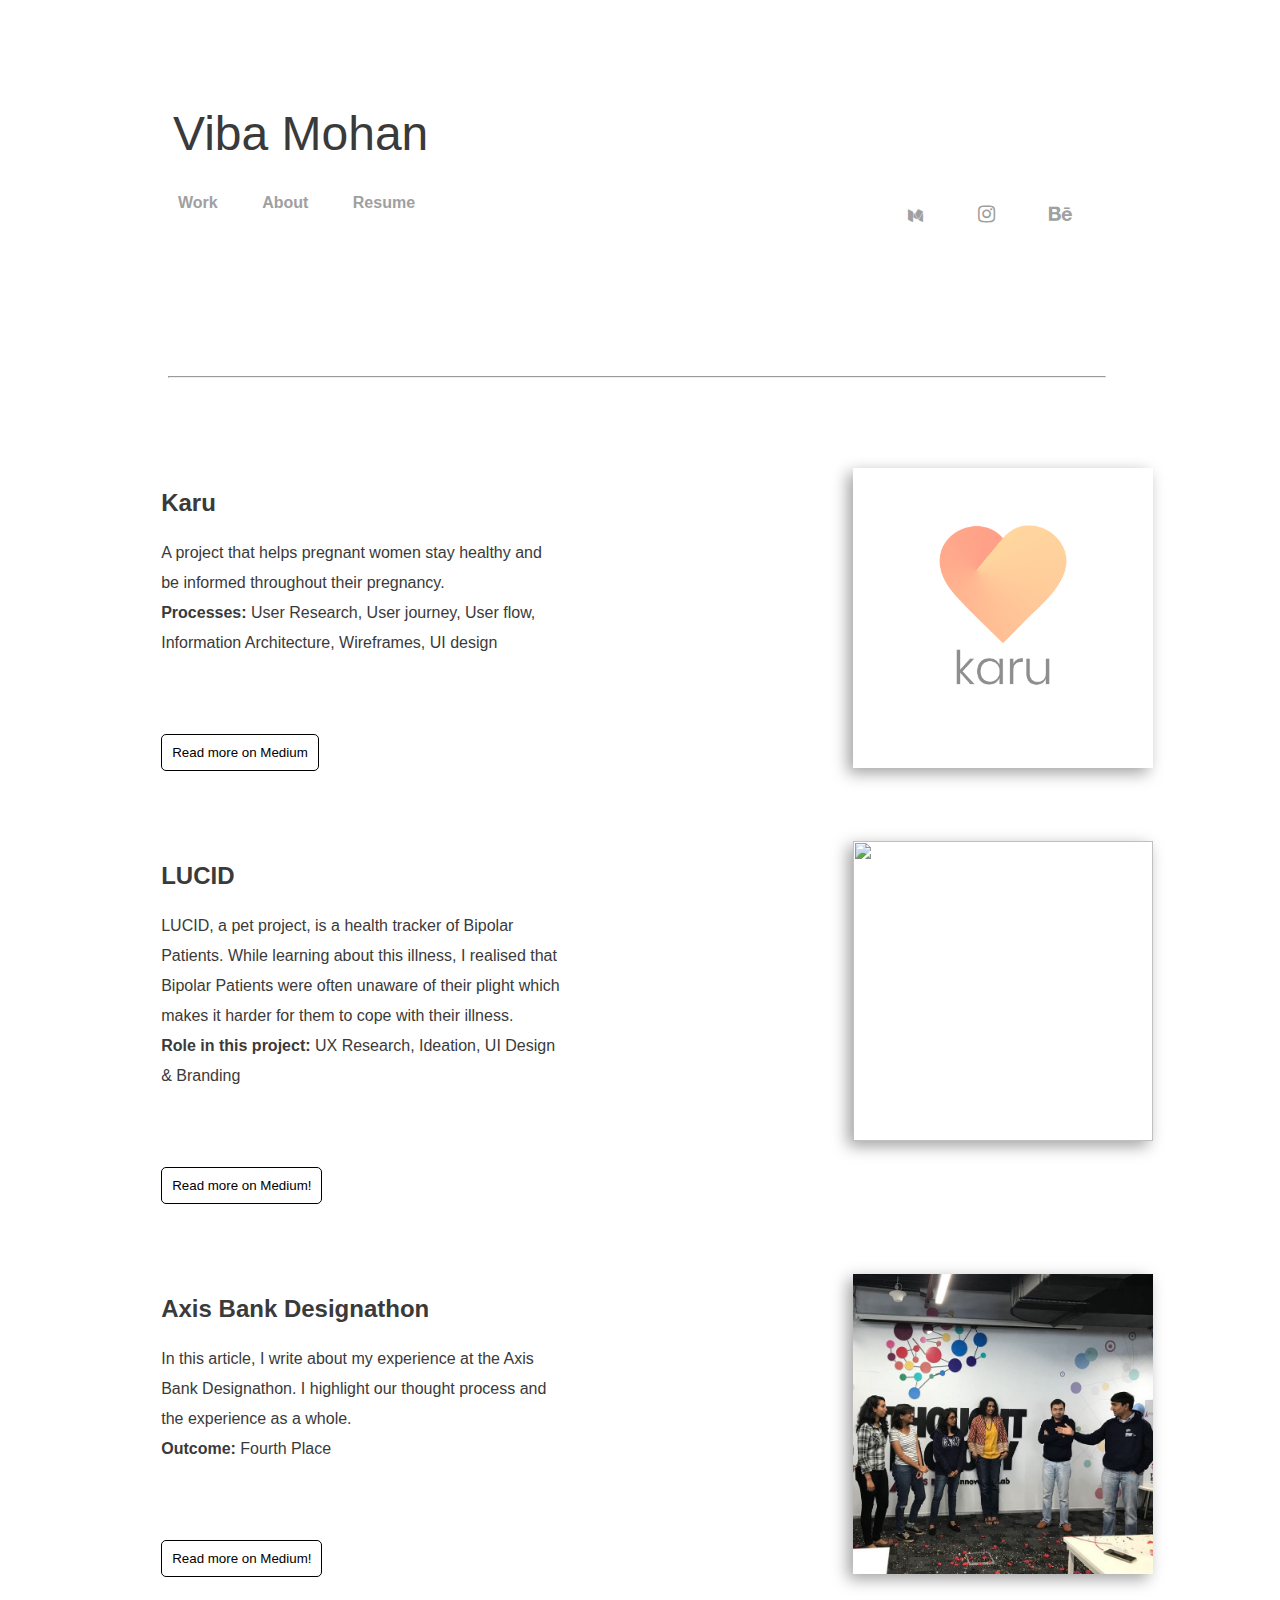
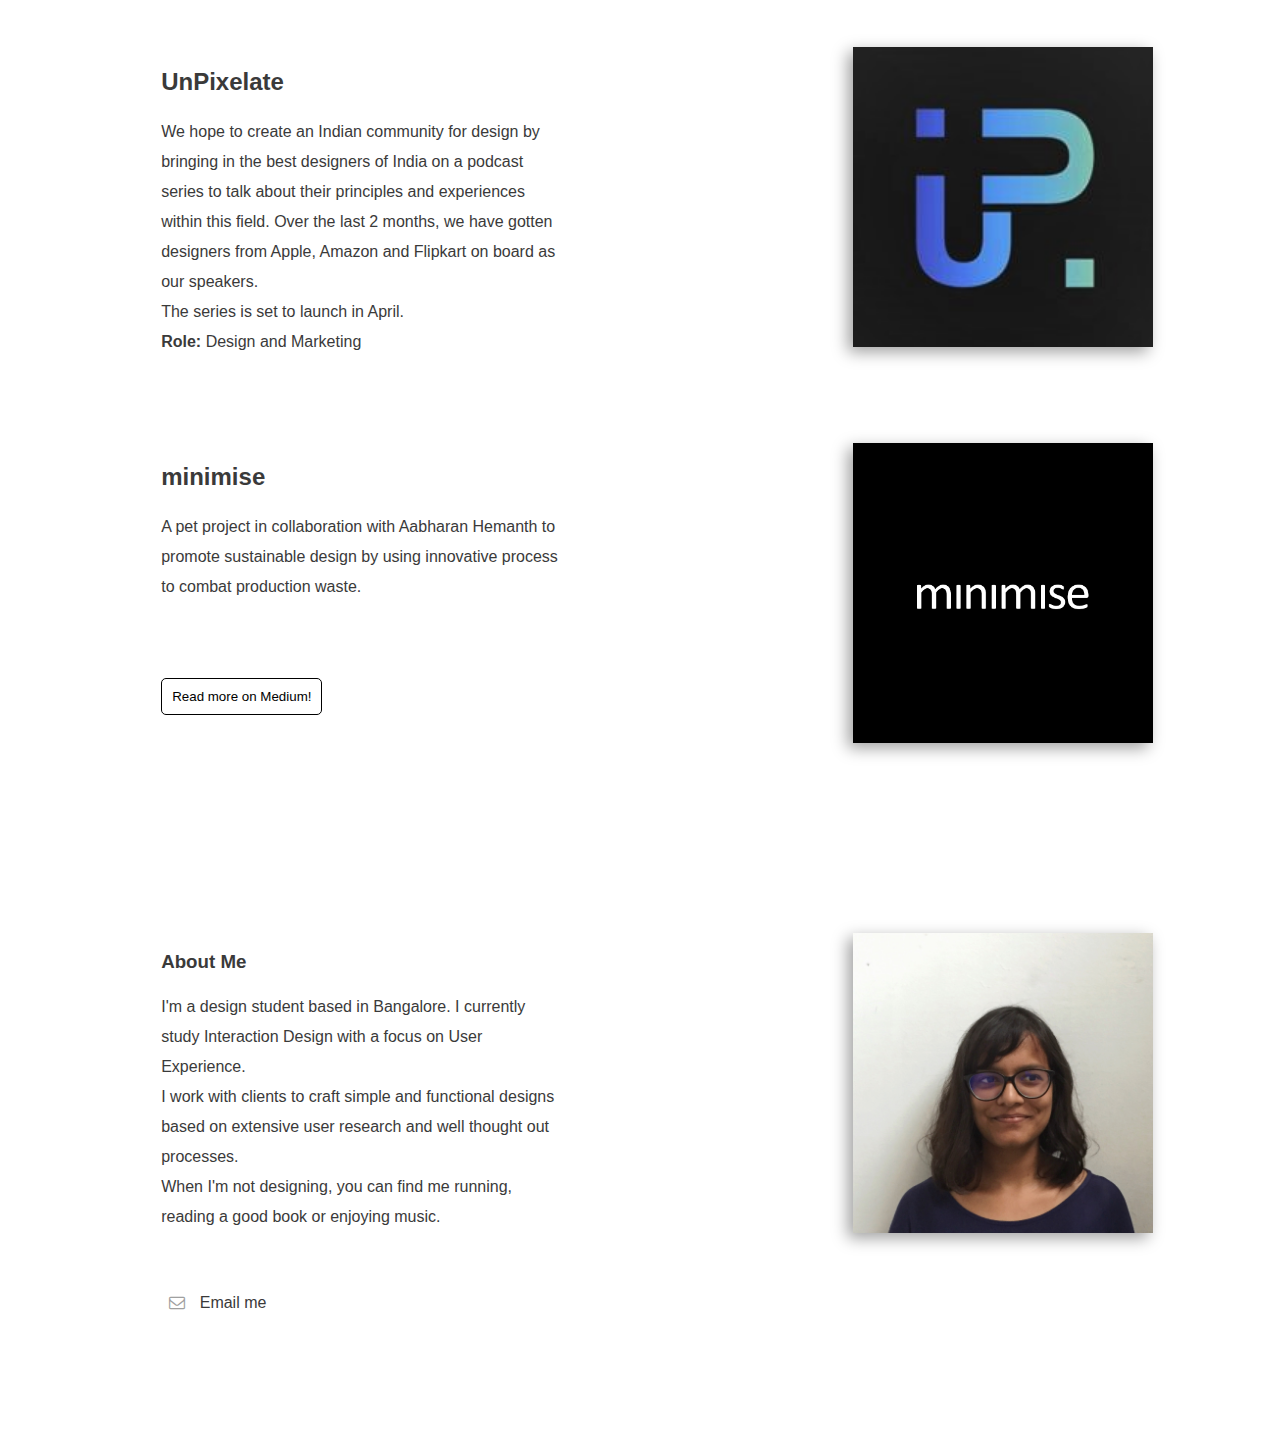
==== index.html @ 10d1b266 "Updated website link" ====
<doctype! HTML>
<html>
<head>
  <title> Viba </title>
  <link rel="stylesheet" type="text/css" href ="style.css">
  <link rel="stylesheet" href= "https://cdnjs.cloudflare.com/ajax/libs/font-awesome/4.7.0/css/font-awesome.min.css">
  <link href="https://fonts.googleapis.com/css?family=Roboto" rel="stylesheet">


</head>
<body>
  <div id="nav">
    <h1> Viba Mohan </h1>
    <ol class=left>
      <li><a href="#work"> Work  </a></li>
      <li><a href="#about"> About </a></li>
      <li><a href="https://drive.google.com/file/d/14ei2U4PCxLYROn3bfWcw9Cu0yuYB1Pde/view?usp=sharing" target="_blank"> Resume </a></li>
    </ol>

    <ul class= "right">
      <li>
        <a href="https://medium.com/@viba" target="_blank">
          <i class="fa fa-medium" style="font-size: 15px;" aria-hidden="true"></i>
        </a>
      </li>
      <li>
        <a href="https://www.instagram.com/viba__/" target="_blank">
          <i class="fa fa-instagram" style="font-size: 20px;" aria-hidden="true"></i>
        </a>
      </li>
      <li>
        <a href="https://www.behance.net/viba98" target="_blank">
          <i class="fa fa-behance" style="font-size: 20px;" aria-hidden="true"></i>
        </a>
      </li>
    </ul>

    </div>

  <section id="work">
      <hr>

    <div class = "pieces"><a href="https://medium.muz.li/karu-an-app-for-expecting-parents-d243ad32f30e" target="_blank">
      <div class = "six ">
        <h2> Karu </h2>
        <p>
        A project that helps pregnant women stay healthy and be informed throughout their pregnancy. <br>
        <b>Processes:</b> User Research, User journey, User flow, Information Architecture, Wireframes, UI design
        </p>
        <button href="https://medium.muz.li/karu-an-app-for-expecting-parents-d243ad32f30e" target="_blank"> Read more on Medium </button>
      </div>
      <div class = "six">
        <img src ="imgs/logo-01.png">
      </div></a>
    </div>


    <div class = "pieces"><a href="https://medium.muz.li/lucid-design-process-2d0d2c5a4677" target="_blank">
      <div class = "six ">
        <h2> LUCID </h2>
        <p>
        LUCID, a pet project, is a health tracker of Bipolar Patients. While learning about this illness, I realised that Bipolar Patients were often unaware of their plight which makes it harder for them to cope with their illness. <br>
        <b>Role in this project:</b> UX Research, Ideation, UI Design & Branding
        </p>
        <button href="https://medium.muz.li/lucid-design-process-2d0d2c5a4677" target="_blank"> Read more on Medium! </button>
      </div>
      <div class = "six">
        <img src ="imgs/lucid_instagram.png">
      </div></a>
    </div>

    <div class = "pieces"> <a href="https://medium.muz.li/the-designathon-experience-597e9ab6c67" target="_blank">
      <div class = "six ">
        <h2> Axis Bank Designathon </h2>
        <p> In this article, I write about my experience at the Axis Bank Designathon. I highlight our thought process and the experience as a whole.<br>
          <b > Outcome: </b> Fourth Place
        </p>
        <button> Read more on Medium! </button>
      </div>
      <div class = "six">
        <img src ="imgs/0_HkM6XElDVWny2kAD.jpg">
      </div> </a>
    </div>
    <div class = "pieces">
      <div class = "six ">
        <h2> UnPixelate </h2>
        <p>  We hope to create an Indian community for design by bringing in the best designers of India on a podcast series to talk about their principles and experiences within this field. Over the last 2 months, we have gotten designers from Apple, Amazon and Flipkart on board as our speakers.
          <br> The series is set to launch in April.

        <br>
        <b>Role: </b> Design and Marketing </P>

      </div>
      <div class = "six">
        <img src ="imgs/Unpixelate_n.jpg">
      </div>
    </div>
    <div class = "pieces">
      <div class = "six ">
        <h2> minimise </h2> <a href="https://medium.muz.li/design-for-change-439fc7ec6bb9" target="_blank">
        <p> A pet project in collaboration with Aabharan Hemanth to promote sustainable design by using innovative process to combat production waste.
        </p>
        <button> Read more on Medium! </button>
      </div>
      <div class = "six">
        <img src ="imgs/1_AGvgOnzion3Kk4Oqd8eIfg.png">
      </div> </a>
    </div>
  </section>

  <section id="about">

    <div class = "pieces me">
      <div class = "six ">
        <h3> About Me </h3>
        <p> I'm a design student based in Bangalore. I currently study Interaction Design with a focus on User Experience.
          <br>
        I work with clients to craft simple and functional designs based on extensive user research and well thought out processes.
        <br>
        When I'm not designing, you can find me running, reading a good book or enjoying music.
        </p>
        <br>
        <br>
        <i class="fa fa-envelope-o" aria-hidden="true"> </i>
        <a href="mailto: viba98@gmail.com"> Email me </a>
      </div>
      <div class = "six">
        <img src ="imgs/IMG_5524.jpg" id="moi">
      </div>
    </div>
  </section>
</body>
---- style.css ----
body{
  font-family: 'Roboto ', sans-serif;
  color: #3a3a3a;
}

li{
  display: inline;
  list-style-type: none;
}

pre{
  float: left;
  margin-left: 65px;
}

.left{
  float: left;

}

.right{
  float: right;
  padding-right: 60px;
}

#nav{
  position: sticky;
  margin-top: 70px;
  padding: 20px;
  margin-left: 110px;
  margin-right: 110px;
}

h1{
  margin-left: 35px;
  font-family: 'Open Sans', sans-serif;
  font-weight: 100;
  font-size: 3em;
  line-height: 0.5em;
}

#nav .left li a{
  font-family: 'Roboto ', sans-serif;
  font-weight: 600;
  padding-right: 40px;
  color: #a0a0a0;
  text-decoration: none;
}

#nav .left li a:hover{
  color: #3a3a3a;
  cursor: pointer;
}

#nav .left li a:active{
  color: #3a3a3a;

}

a{
  text-decoration: none;
  color: #3a3a3a;
}

i:hover{
  color: #3a3a3a;
  cursor: pointer;
}

hr{
  width: 88%;
  margin-left: 60px;
  margin-right:90px;
}

i{
  color: grey;
  padding: 10px;
  padding-left: 40px;
  color: #a0a0a0;
}

section{
  margin-top: 100px;
  padding: 100px;
}

.pieces p{
  margin-left: 10%;
  width: 75%;
}

h2{
  line-height: 30px;
  margin-left: 10%;
}

img{
  margin-left: 40%;
  box-shadow: #a0a0a0 -5px 5px 15px;
  width: 300px;
}

button{
  margin-top: 60px;
  margin-left: 10%;
  clear: both;
  float: left;
  padding: 10px;
  background-color: white;
  border-width: 1px;
  box-shadow: none;
  border-style: solid;
  border-radius: 5px;
}

.six{
  width: 50%;
  float: left;
}

.one{
  width: 10%;
}
.five{
  width: 40%;
  float: left;
}

#work{
  margin: 70px auto 100px;
}

.pieces{
  padding-top: 70px;
  margin-top: 20px;
  clear: both;
}

#about{
  margin-top: 200px;
}

h3{
  margin-left: 10%;
}

#about{
  margin-bottom: 300px;
}

p{
  line-height: 30px;
}

.me{
  margin-bottom: 100px;
}

.pieces:hover {

    z-index: 2;
    -webkit-transition: all 200ms ease-in;
    -webkit-transform: scale(1.03);
    -ms-transition: all 200ms ease-in;
    -ms-transform: scale(1.03);
    -moz-transition: all 200ms ease-in;
    -moz-transform: scale(1.03);
    transition: all 200ms ease-in;
    transform: scale(1.03);
}

button:hover{
  cursor: pointer;
}

.pieces i{
  margin-left: 4%;
}
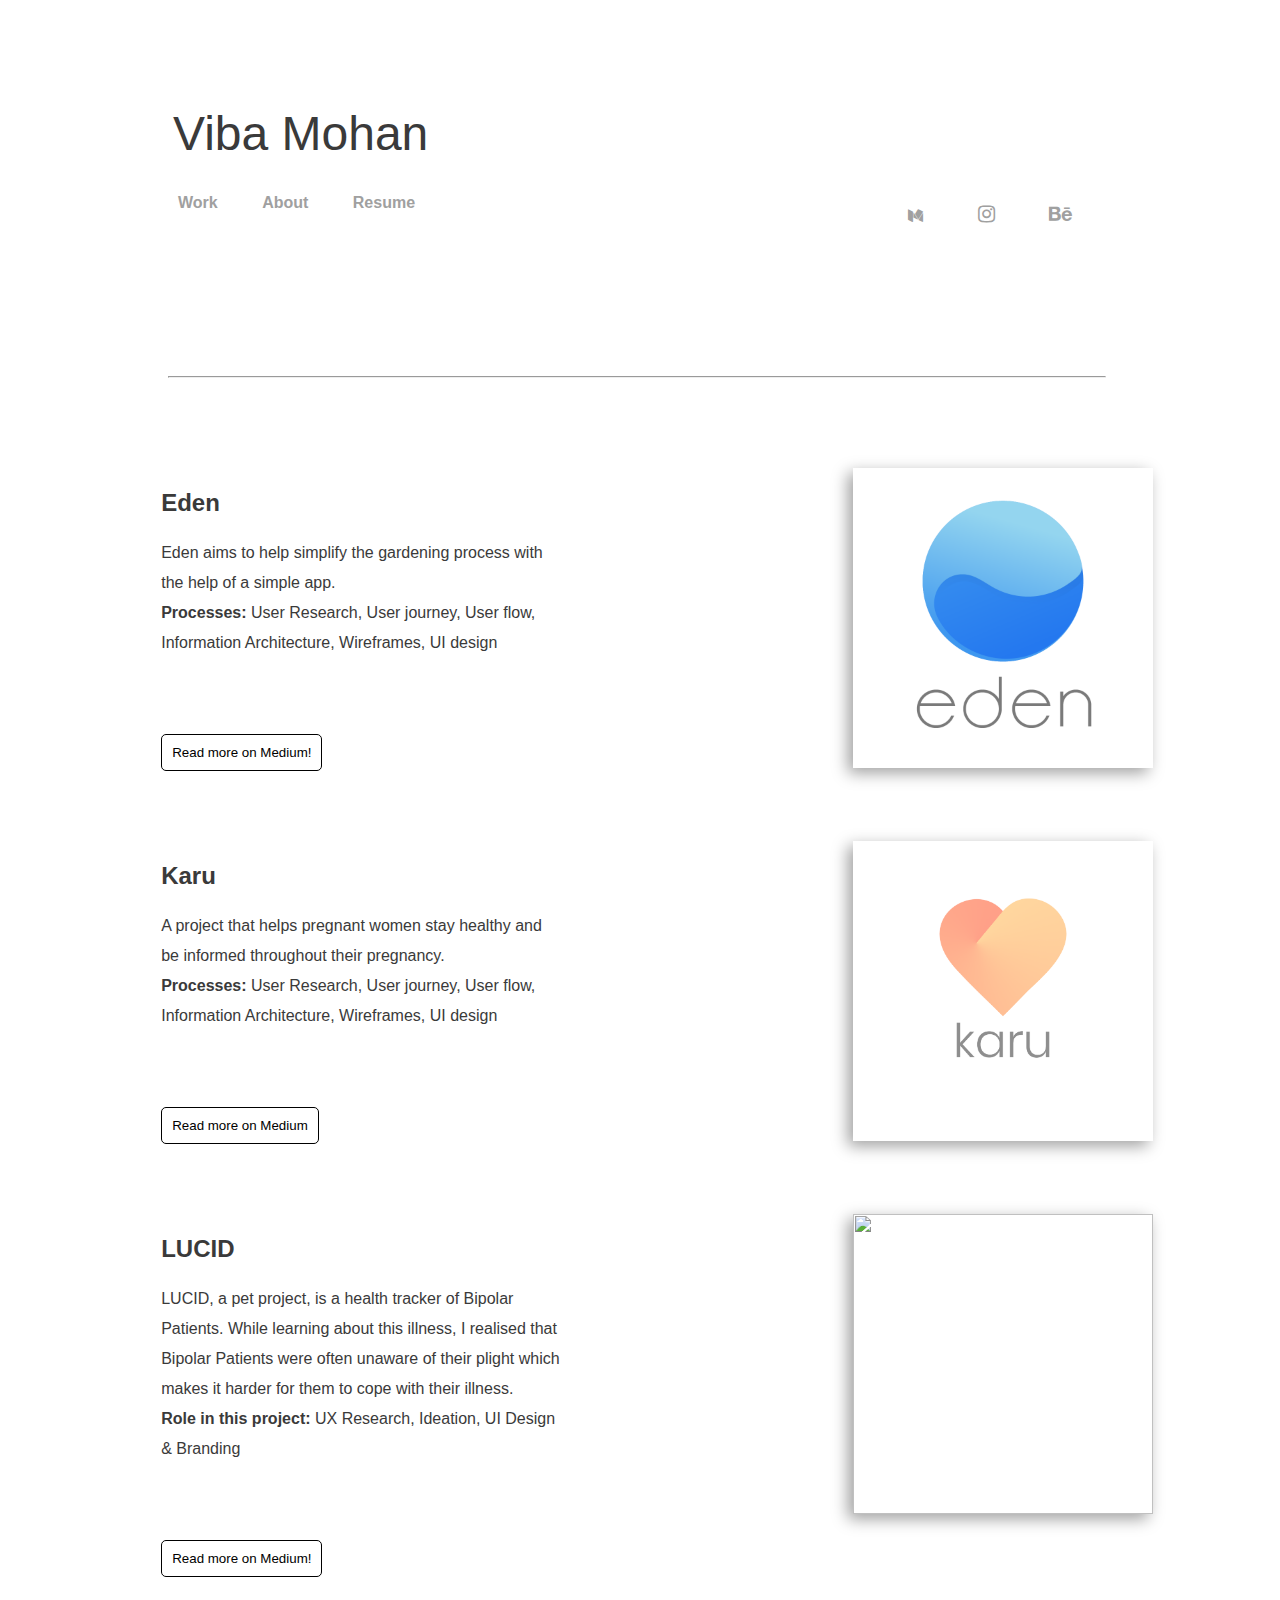
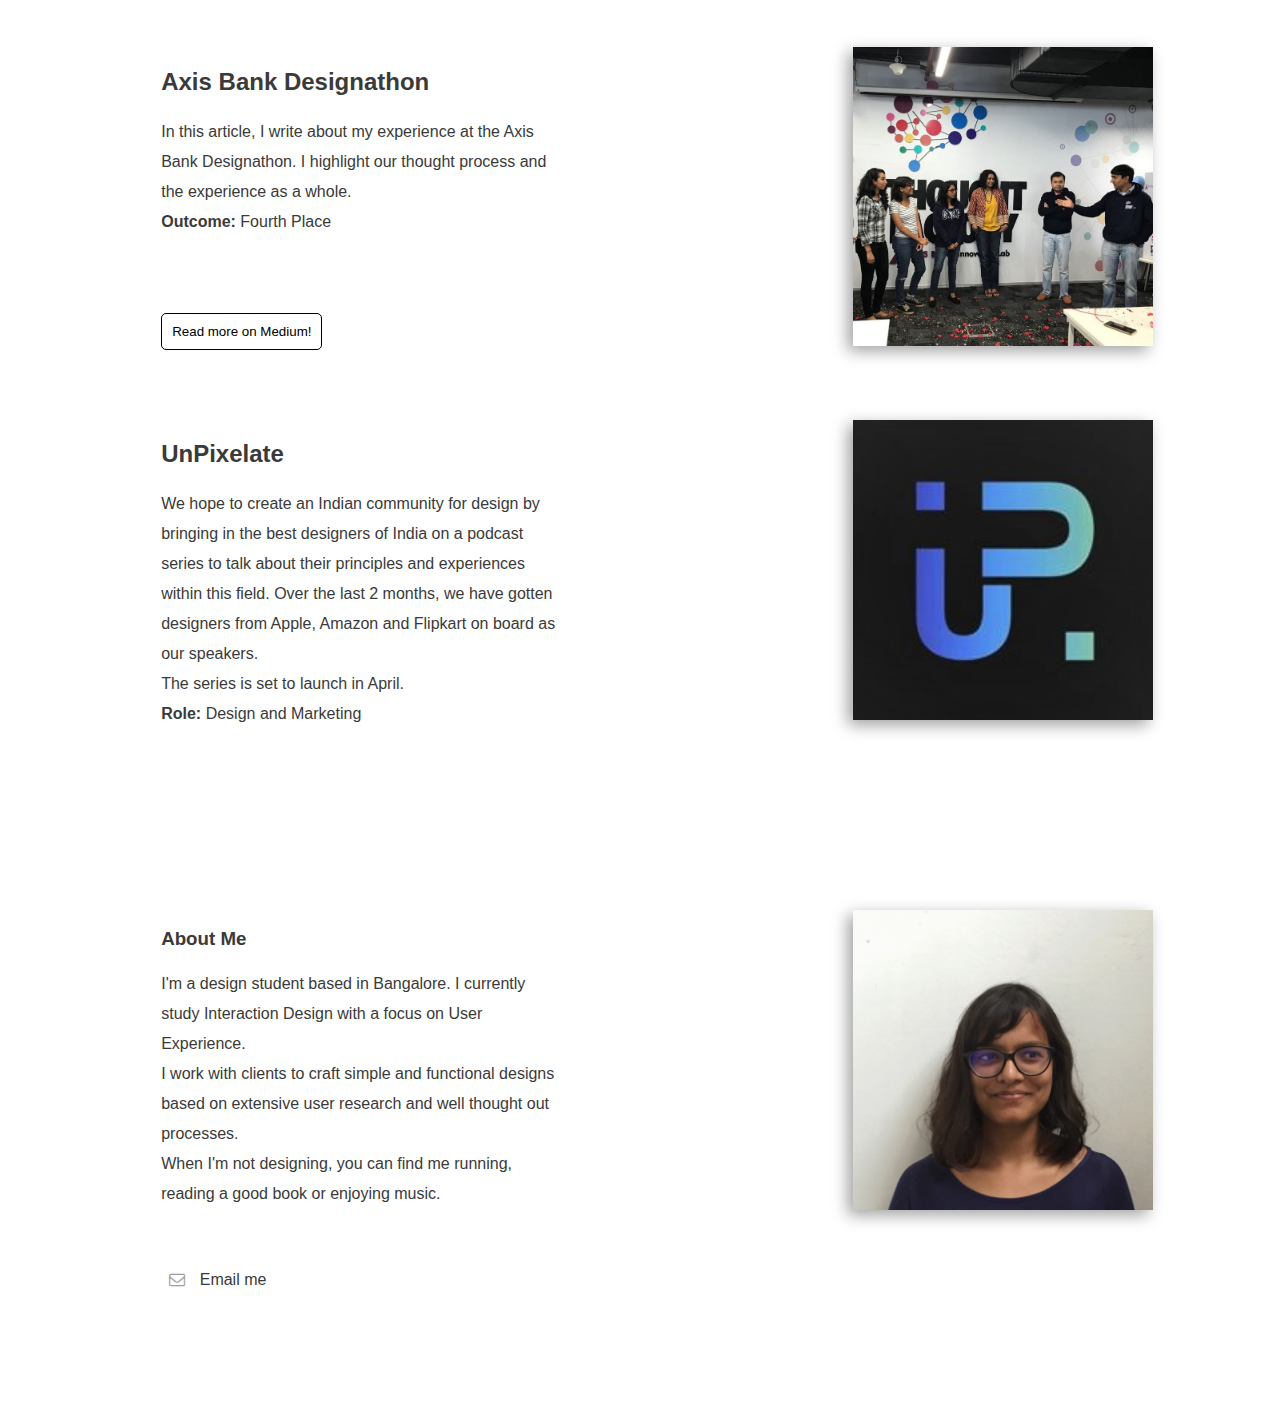
==== commit 0a105ff4: "Added eden; Removed minimise" ====
--- a/index.html
+++ b/index.html
@@ -40,6 +40,19 @@
   <section id="work">
       <hr>
 
+      <div class = "pieces">
+        <div class = "six ">
+          <h2> Eden </h2> <a href="https://uxdesign.cc/eden-ux-design-process-c677b380d73c" target="_blank">
+          <p> Eden aims to help simplify the gardening process with the help of a simple app. <br>
+            <b>Processes:</b> User Research, User journey, User flow, Information Architecture, Wireframes, UI design
+          </p>
+          <button href="https://uxdesign.cc/eden-ux-design-process-c677b380d73c" target="_blank"> Read more on Medium! </button>
+        </div>
+        <div class = "six">
+          <img src ="imgs/edenlogo-01.png">
+        </div> </a>
+      </div>
+
     <div class = "pieces"><a href="https://medium.muz.li/karu-an-app-for-expecting-parents-d243ad32f30e" target="_blank">
       <div class = "six ">
         <h2> Karu </h2>
@@ -81,6 +94,7 @@
         <img src ="imgs/0_HkM6XElDVWny2kAD.jpg">
       </div> </a>
     </div>
+
     <div class = "pieces">
       <div class = "six ">
         <h2> UnPixelate </h2>
@@ -95,17 +109,8 @@
         <img src ="imgs/Unpixelate_n.jpg">
       </div>
     </div>
-    <div class = "pieces">
-      <div class = "six ">
-        <h2> minimise </h2> <a href="https://medium.muz.li/design-for-change-439fc7ec6bb9" target="_blank">
-        <p> A pet project in collaboration with Aabharan Hemanth to promote sustainable design by using innovative process to combat production waste.
-        </p>
-        <button> Read more on Medium! </button>
-      </div>
-      <div class = "six">
-        <img src ="imgs/1_AGvgOnzion3Kk4Oqd8eIfg.png">
-      </div> </a>
-    </div>
+
+
   </section>
 
   <section id="about">
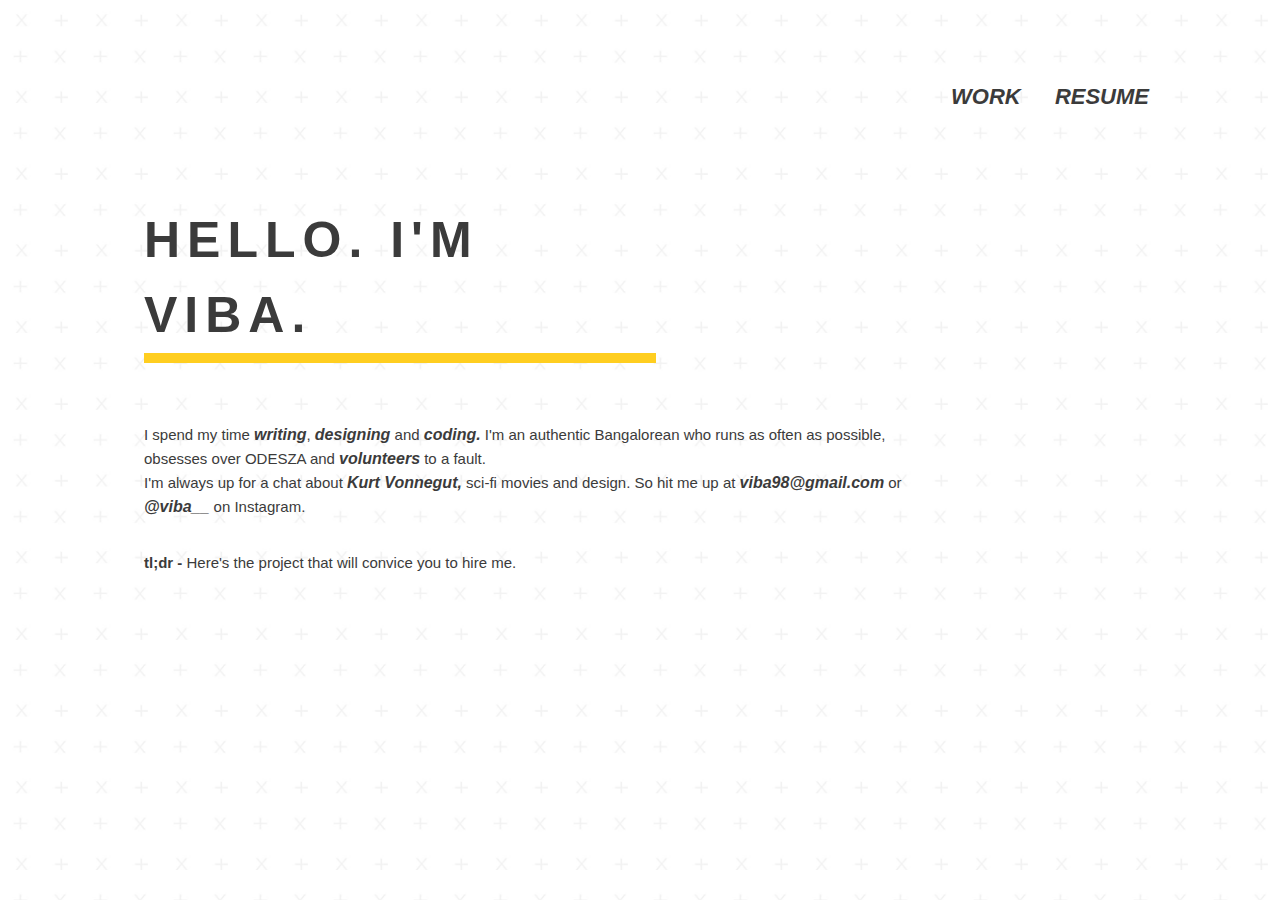
==== commit a19ef096: "New website" ====
--- a/index.html
+++ b/index.html
@@ -1,137 +1,32 @@
-<doctype! HTML>
 <html>
 <head>
-  <title> Viba </title>
-  <link rel="stylesheet" type="text/css" href ="style.css">
-  <link rel="stylesheet" href= "https://cdnjs.cloudflare.com/ajax/libs/font-awesome/4.7.0/css/font-awesome.min.css">
-  <link href="https://fonts.googleapis.com/css?family=Roboto" rel="stylesheet">
-
-
+  <title> Viba Mohan </title>
+  <link rel="shortcut icon" type="image/x-icon" href="v.jpg" />
+  <link rel="stylesheet" href="https://www.w3schools.com/w3css/4/w3.css">
+  <link rel="stylesheet" href="style.css" type="text/css">
+  <meta name="viewport" content="width=device-width, initial-scale=1.0">
 </head>
 <body>
-  <div id="nav">
-    <h1> Viba Mohan </h1>
-    <ol class=left>
-      <li><a href="#work"> Work  </a></li>
-      <li><a href="#about"> About </a></li>
-      <li><a href="https://drive.google.com/file/d/14ei2U4PCxLYROn3bfWcw9Cu0yuYB1Pde/view?usp=sharing" target="_blank"> Resume </a></li>
+  <div class="w3-container" id="nav">
+    <ol>
+      <li> <a href="work.html" > WORK </a> </li>
+      <li> <a href="resume v4.pdf" target="_blank" > RESUME </a> </li>
     </ol>
+  </div>
 
-    <ul class= "right">
-      <li>
-        <a href="https://medium.com/@viba" target="_blank">
-          <i class="fa fa-medium" style="font-size: 15px;" aria-hidden="true"></i>
-        </a>
-      </li>
-      <li>
-        <a href="https://www.instagram.com/viba__/" target="_blank">
-          <i class="fa fa-instagram" style="font-size: 20px;" aria-hidden="true"></i>
-        </a>
-      </li>
-      <li>
-        <a href="https://www.behance.net/viba98" target="_blank">
-          <i class="fa fa-behance" style="font-size: 20px;" aria-hidden="true"></i>
-        </a>
-      </li>
-    </ul>
+  <div class="w3-container" id="main">
+    <div class="head">
+      <h1> HELLO. I'M VIBA. </h1>
+    </div>
+    <p> I spend my time <a href="https://medium.com/@viba" target="_blank"> writing</a>, <a href="https://www.behance.net/viba98" target="_blank"> designing</a> and <a href="https://github.com/viba98" target="_blank">coding.</a>
+I'm an authentic Bangalorean who runs as often as possible, obsesses over ODESZA and <a href="">volunteers</a> to a fault.<br>
+I'm always up for a chat about <a href="https://www.goodreads.com/user/show/47840949-viba" target="_blank">Kurt Vonnegut,</a> sci-fi movies and design. So hit me up at <a href="">viba98@gmail.com</a> or <a href="https://www.instagram.com/viba__/" target="_blank">@viba__</a> on Instagram.<p>
+  <pre> </pre>
+<p><b> tl;dr -</b> Here's the project that will convice you to hire me.
 
-    </div>
+  </div>
 
-  <section id="work">
-      <hr>
+  <div class="w3-container ">
 
-      <div class = "pieces">
-        <div class = "six ">
-          <h2> Eden </h2> <a href="https://uxdesign.cc/eden-ux-design-process-c677b380d73c" target="_blank">
-          <p> Eden aims to help simplify the gardening process with the help of a simple app. <br>
-            <b>Processes:</b> User Research, User journey, User flow, Information Architecture, Wireframes, UI design
-          </p>
-          <button href="https://uxdesign.cc/eden-ux-design-process-c677b380d73c" target="_blank"> Read more on Medium! </button>
-        </div>
-        <div class = "six">
-          <img src ="imgs/edenlogo-01.png">
-        </div> </a>
-      </div>
-
-    <div class = "pieces"><a href="https://medium.muz.li/karu-an-app-for-expecting-parents-d243ad32f30e" target="_blank">
-      <div class = "six ">
-        <h2> Karu </h2>
-        <p>
-        A project that helps pregnant women stay healthy and be informed throughout their pregnancy. <br>
-        <b>Processes:</b> User Research, User journey, User flow, Information Architecture, Wireframes, UI design
-        </p>
-        <button href="https://medium.muz.li/karu-an-app-for-expecting-parents-d243ad32f30e" target="_blank"> Read more on Medium </button>
-      </div>
-      <div class = "six">
-        <img src ="imgs/logo-01.png">
-      </div></a>
-    </div>
-
-
-    <div class = "pieces"><a href="https://medium.muz.li/lucid-design-process-2d0d2c5a4677" target="_blank">
-      <div class = "six ">
-        <h2> LUCID </h2>
-        <p>
-        LUCID, a pet project, is a health tracker of Bipolar Patients. While learning about this illness, I realised that Bipolar Patients were often unaware of their plight which makes it harder for them to cope with their illness. <br>
-        <b>Role in this project:</b> UX Research, Ideation, UI Design & Branding
-        </p>
-        <button href="https://medium.muz.li/lucid-design-process-2d0d2c5a4677" target="_blank"> Read more on Medium! </button>
-      </div>
-      <div class = "six">
-        <img src ="imgs/lucid_instagram.png">
-      </div></a>
-    </div>
-
-    <div class = "pieces"> <a href="https://medium.muz.li/the-designathon-experience-597e9ab6c67" target="_blank">
-      <div class = "six ">
-        <h2> Axis Bank Designathon </h2>
-        <p> In this article, I write about my experience at the Axis Bank Designathon. I highlight our thought process and the experience as a whole.<br>
-          <b > Outcome: </b> Fourth Place
-        </p>
-        <button> Read more on Medium! </button>
-      </div>
-      <div class = "six">
-        <img src ="imgs/0_HkM6XElDVWny2kAD.jpg">
-      </div> </a>
-    </div>
-
-    <div class = "pieces">
-      <div class = "six ">
-        <h2> UnPixelate </h2>
-        <p>  We hope to create an Indian community for design by bringing in the best designers of India on a podcast series to talk about their principles and experiences within this field. Over the last 2 months, we have gotten designers from Apple, Amazon and Flipkart on board as our speakers.
-          <br> The series is set to launch in April.
-
-        <br>
-        <b>Role: </b> Design and Marketing </P>
-
-      </div>
-      <div class = "six">
-        <img src ="imgs/Unpixelate_n.jpg">
-      </div>
-    </div>
-
-
-  </section>
-
-  <section id="about">
-
-    <div class = "pieces me">
-      <div class = "six ">
-        <h3> About Me </h3>
-        <p> I'm a design student based in Bangalore. I currently study Interaction Design with a focus on User Experience.
-          <br>
-        I work with clients to craft simple and functional designs based on extensive user research and well thought out processes.
-        <br>
-        When I'm not designing, you can find me running, reading a good book or enjoying music.
-        </p>
-        <br>
-        <br>
-        <i class="fa fa-envelope-o" aria-hidden="true"> </i>
-        <a href="mailto: viba98@gmail.com"> Email me </a>
-      </div>
-      <div class = "six">
-        <img src ="imgs/IMG_5524.jpg" id="moi">
-      </div>
-    </div>
-  </section>
+  </div>
 </body>
--- a/style.css
+++ b/style.css
@@ -1,179 +1,69 @@
 body{
-  font-family: 'Roboto ', sans-serif;
-  color: #3a3a3a;
+  background-image: url('bgw.jpg');
+  background-size: 80px;
+  color: #3b3b3b;
+  font-family: 'Helvetica', 'Arial', sans-serif;
 }
 
 li{
-  display: inline;
-  list-style-type: none;
+  font-weight: 700;
+  font-style: italic;
+  list-style: none;
+  display: inline-block;
+  padding: 15px;
+  font-size: 22px;
 }
 
-pre{
-  float: left;
-  margin-left: 65px;
+#nav{
+  float: right;
+  margin: 50px 100px;
 }
 
-.left{
-  float: left;
+#main{
+  margin-left: 10%;
+  padding-top: 15%;
+  width: 65%;
+}
+
+h1 {
+  font-family:'Helvetica', 'Arial', sans-serif; font-weight:700;
+  letter-spacing: 7px;
+  font-size: 50px;
+  border-bottom: 10px solid #ffce20;
+}
+
+.head{
+  width: 64%;
+  margin-bottom: 60px;
 
 }
 
-.right{
-  float: right;
-  padding-right: 60px;
+p{
+
+  font-size: 15px;
 }
 
-#nav{
-  position: sticky;
-  margin-top: 70px;
-  padding: 20px;
-  margin-left: 110px;
-  margin-right: 110px;
-}
-
-h1{
-  margin-left: 35px;
-  font-family: 'Open Sans', sans-serif;
-  font-weight: 100;
-  font-size: 3em;
-  line-height: 0.5em;
-}
-
-#nav .left li a{
-  font-family: 'Roboto ', sans-serif;
-  font-weight: 600;
-  padding-right: 40px;
-  color: #a0a0a0;
-  text-decoration: none;
-}
-
-#nav .left li a:hover{
-  color: #3a3a3a;
-  cursor: pointer;
-}
-
-#nav .left li a:active{
-  color: #3a3a3a;
-
+p a{
+  font-size: 16px;
+  font-style: italic;
+  font-weight: 700;
 }
 
 a{
   text-decoration: none;
-  color: #3a3a3a;
 }
 
-i:hover{
-  color: #3a3a3a;
-  cursor: pointer;
+a::after{
+  width:0;
 }
 
-hr{
-  width: 88%;
-  margin-left: 60px;
-  margin-right:90px;
+a:hover{
+width: 100%;
+background-color: #ffce20;
+color: black;
+transition: width 0.3s;
 }
 
-i{
-  color: grey;
-  padding: 10px;
-  padding-left: 40px;
-  color: #a0a0a0;
+pre{
+  font-size: 2px;
 }
-
-section{
-  margin-top: 100px;
-  padding: 100px;
-}
-
-.pieces p{
-  margin-left: 10%;
-  width: 75%;
-}
-
-h2{
-  line-height: 30px;
-  margin-left: 10%;
-}
-
-img{
-  margin-left: 40%;
-  box-shadow: #a0a0a0 -5px 5px 15px;
-  width: 300px;
-}
-
-button{
-  margin-top: 60px;
-  margin-left: 10%;
-  clear: both;
-  float: left;
-  padding: 10px;
-  background-color: white;
-  border-width: 1px;
-  box-shadow: none;
-  border-style: solid;
-  border-radius: 5px;
-}
-
-.six{
-  width: 50%;
-  float: left;
-}
-
-.one{
-  width: 10%;
-}
-.five{
-  width: 40%;
-  float: left;
-}
-
-#work{
-  margin: 70px auto 100px;
-}
-
-.pieces{
-  padding-top: 70px;
-  margin-top: 20px;
-  clear: both;
-}
-
-#about{
-  margin-top: 200px;
-}
-
-h3{
-  margin-left: 10%;
-}
-
-#about{
-  margin-bottom: 300px;
-}
-
-p{
-  line-height: 30px;
-}
-
-.me{
-  margin-bottom: 100px;
-}
-
-.pieces:hover {
-
-    z-index: 2;
-    -webkit-transition: all 200ms ease-in;
-    -webkit-transform: scale(1.03);
-    -ms-transition: all 200ms ease-in;
-    -ms-transform: scale(1.03);
-    -moz-transition: all 200ms ease-in;
-    -moz-transform: scale(1.03);
-    transition: all 200ms ease-in;
-    transform: scale(1.03);
-}
-
-button:hover{
-  cursor: pointer;
-}
-
-.pieces i{
-  margin-left: 4%;
-}
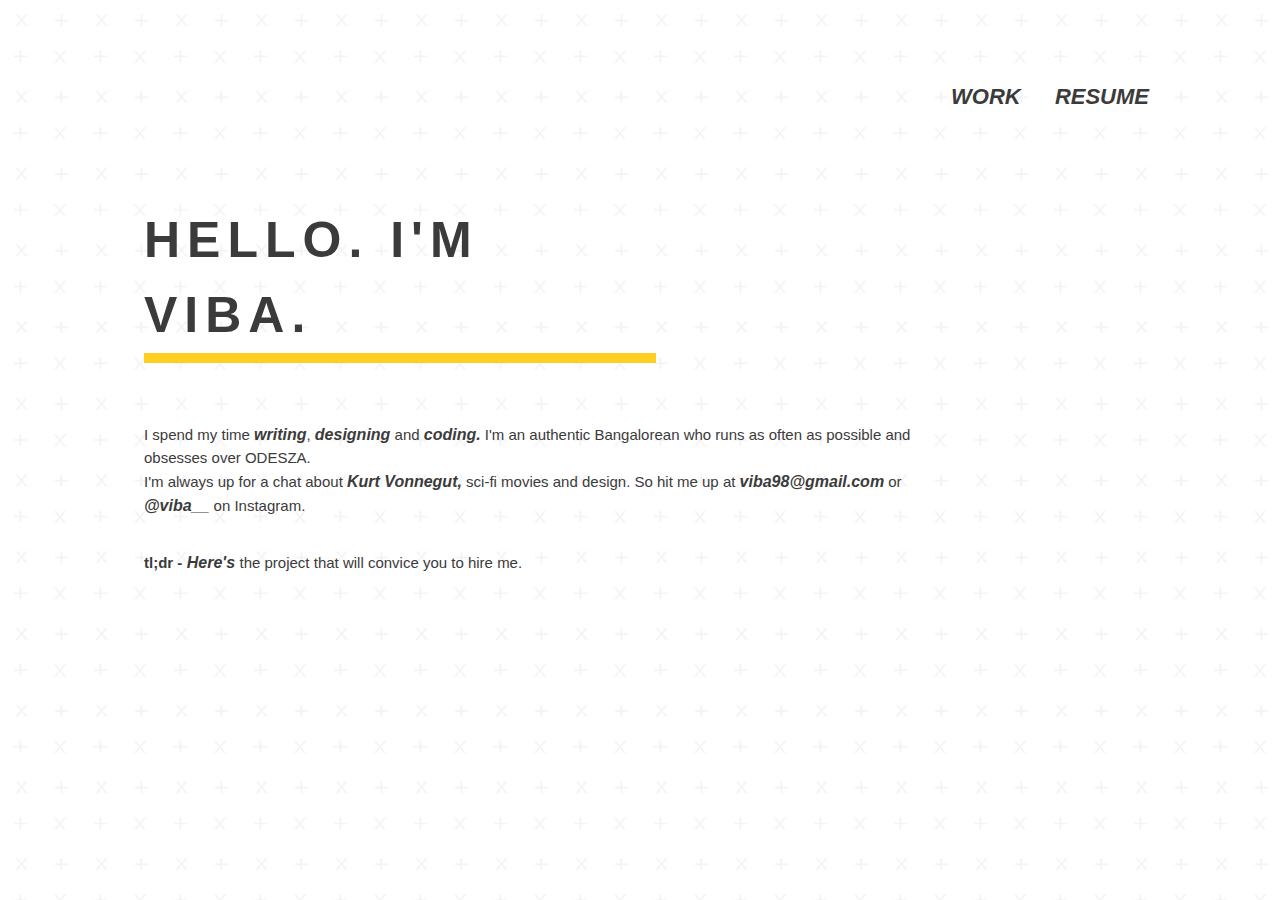
==== commit 08dccf7c: "Add files via upload" ====
--- a/index.html
+++ b/index.html
@@ -1,5 +1,8 @@
 <html>
 <head>
+
+
+
   <title> Viba Mohan </title>
   <link rel="shortcut icon" type="image/x-icon" href="v.jpg" />
   <link rel="stylesheet" href="https://www.w3schools.com/w3css/4/w3.css">
@@ -19,10 +22,10 @@
       <h1> HELLO. I'M VIBA. </h1>
     </div>
     <p> I spend my time <a href="https://medium.com/@viba" target="_blank"> writing</a>, <a href="https://www.behance.net/viba98" target="_blank"> designing</a> and <a href="https://github.com/viba98" target="_blank">coding.</a>
-I'm an authentic Bangalorean who runs as often as possible, obsesses over ODESZA and <a href="">volunteers</a> to a fault.<br>
+I'm an authentic Bangalorean who runs as often as possible and obsesses over ODESZA.<br>
 I'm always up for a chat about <a href="https://www.goodreads.com/user/show/47840949-viba" target="_blank">Kurt Vonnegut,</a> sci-fi movies and design. So hit me up at <a href="">viba98@gmail.com</a> or <a href="https://www.instagram.com/viba__/" target="_blank">@viba__</a> on Instagram.<p>
   <pre> </pre>
-<p><b> tl;dr -</b> Here's the project that will convice you to hire me.
+<p><b> tl;dr -</b><a href="https://uxdesign.cc/eden-ux-design-process-c677b380d73c?source=user_profile---------3------------------" target="_blank"> Here's </a>the project that will convice you to hire me.
 
   </div>
 
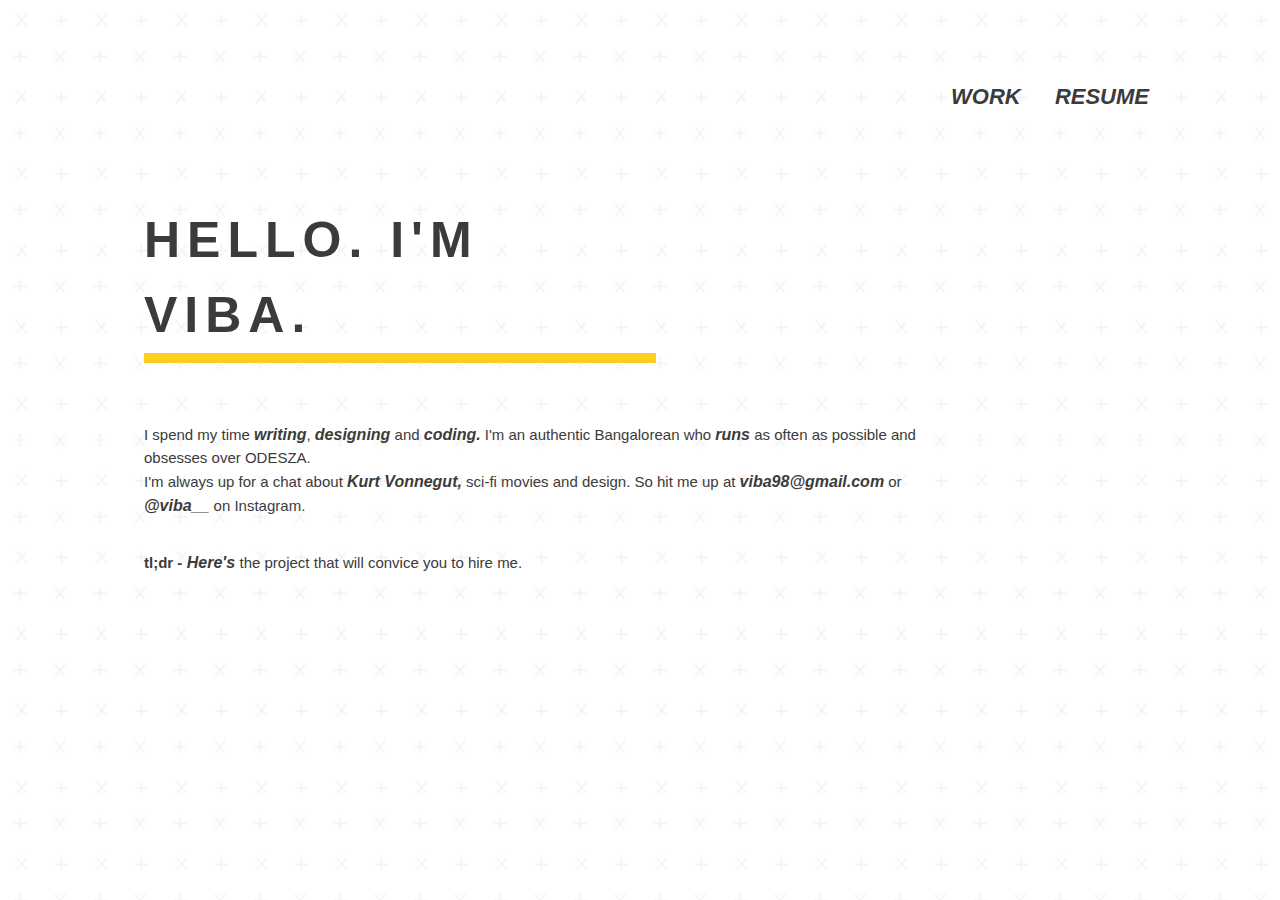
==== commit 17f378c1: "added link to running" ====
--- a/index.html
+++ b/index.html
@@ -22,7 +22,7 @@
       <h1> HELLO. I'M VIBA. </h1>
     </div>
     <p> I spend my time <a href="https://medium.com/@viba" target="_blank"> writing</a>, <a href="https://www.behance.net/viba98" target="_blank"> designing</a> and <a href="https://github.com/viba98" target="_blank">coding.</a>
-I'm an authentic Bangalorean who runs as often as possible and obsesses over ODESZA.<br>
+I'm an authentic Bangalorean who <a href="https://fityourself.club/this-is-why-i-run-865c3f9531cf">runs</a> as often as possible and obsesses over ODESZA.<br>
 I'm always up for a chat about <a href="https://www.goodreads.com/user/show/47840949-viba" target="_blank">Kurt Vonnegut,</a> sci-fi movies and design. So hit me up at <a href="">viba98@gmail.com</a> or <a href="https://www.instagram.com/viba__/" target="_blank">@viba__</a> on Instagram.<p>
   <pre> </pre>
 <p><b> tl;dr -</b><a href="https://uxdesign.cc/eden-ux-design-process-c677b380d73c?source=user_profile---------3------------------" target="_blank"> Here's </a>the project that will convice you to hire me.
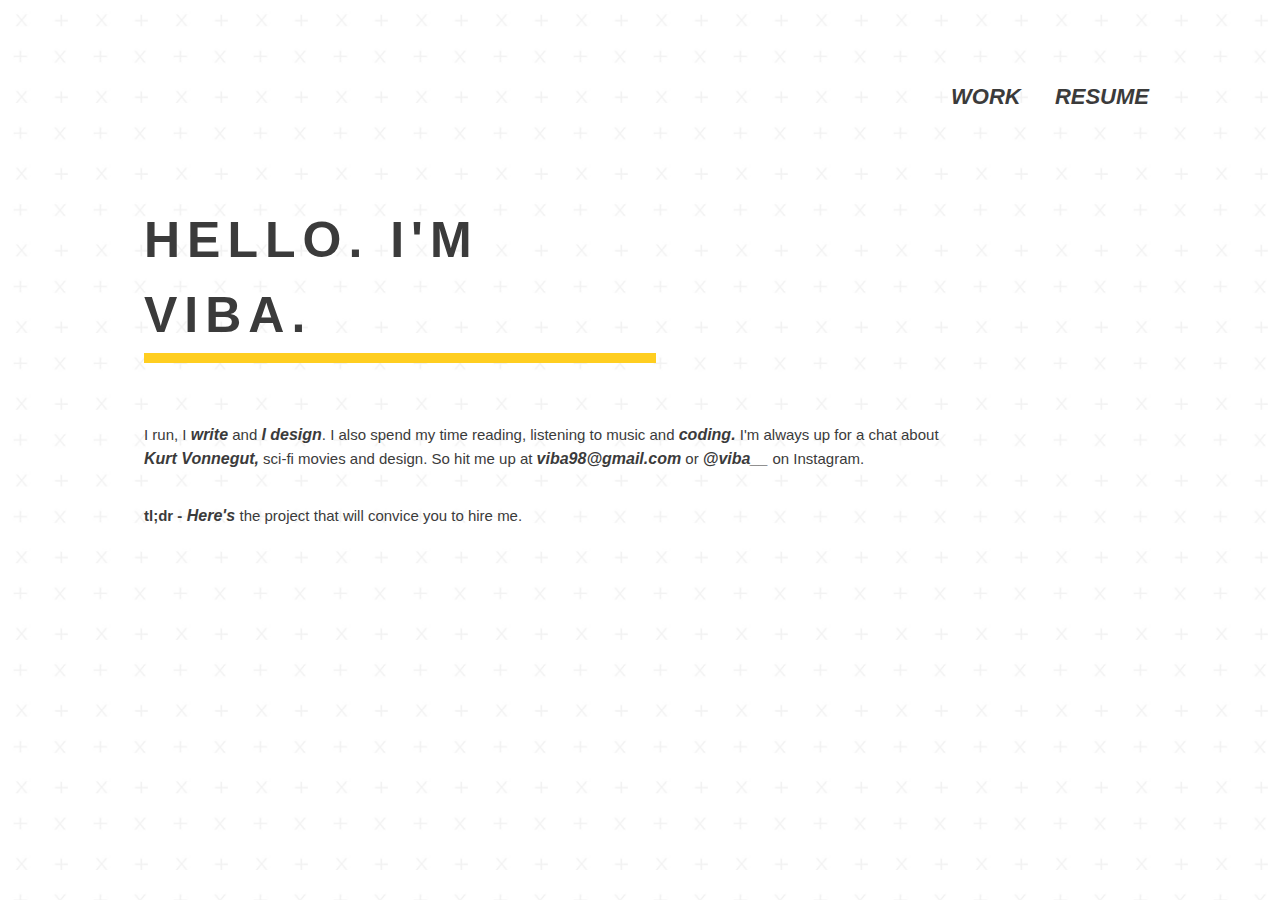
==== commit f3d97cac: "New desc" ====
--- a/index.html
+++ b/index.html
@@ -21,8 +21,7 @@
     <div class="head">
       <h1> HELLO. I'M VIBA. </h1>
     </div>
-    <p> I spend my time <a href="https://medium.com/@viba" target="_blank"> writing</a>, <a href="https://www.behance.net/viba98" target="_blank"> designing</a> and <a href="https://github.com/viba98" target="_blank">coding.</a>
-I'm an authentic Bangalorean who <a href="https://fityourself.club/this-is-why-i-run-865c3f9531cf">runs</a> as often as possible and obsesses over ODESZA.<br>
+    <p> I run, I <a href="https://medium.com/@viba" target="_blank">write</a> and <a href="https://www.behance.net/viba98" target="_blank">I design</a>. I also spend my time reading, listening to music and <a href="https://github.com/viba98" target="_blank">coding.</a>
 I'm always up for a chat about <a href="https://www.goodreads.com/user/show/47840949-viba" target="_blank">Kurt Vonnegut,</a> sci-fi movies and design. So hit me up at <a href="">viba98@gmail.com</a> or <a href="https://www.instagram.com/viba__/" target="_blank">@viba__</a> on Instagram.<p>
   <pre> </pre>
 <p><b> tl;dr -</b><a href="https://uxdesign.cc/eden-ux-design-process-c677b380d73c?source=user_profile---------3------------------" target="_blank"> Here's </a>the project that will convice you to hire me.
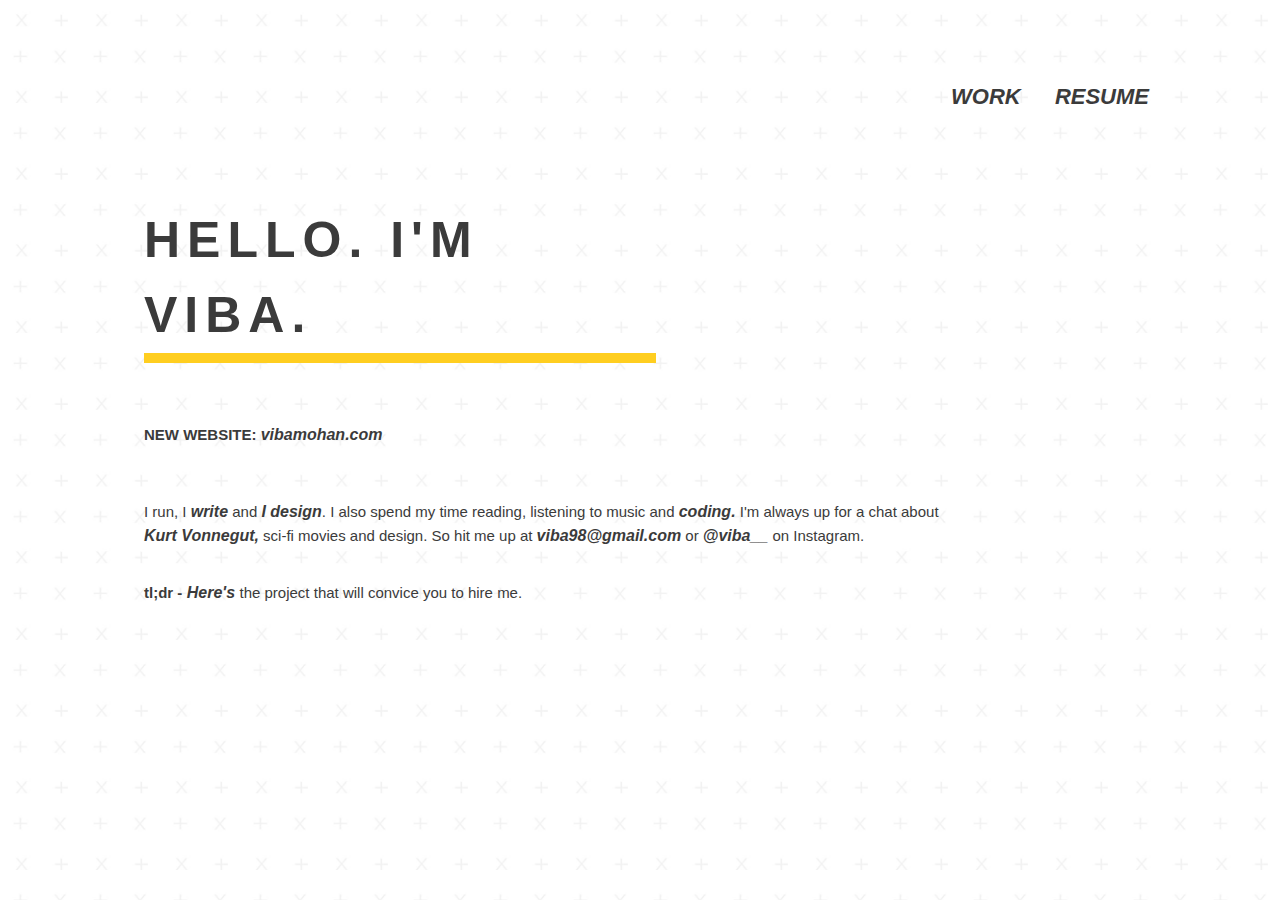
==== commit 09edde43: "New website updated" ====
--- a/index.html
+++ b/index.html
@@ -21,6 +21,7 @@
     <div class="head">
       <h1> HELLO. I'M VIBA. </h1>
     </div>
+    <p> <b> NEW WEBSITE: <a href="https://www.vibamohan.com/"> vibamohan.com </a> </p> </b> <br>
     <p> I run, I <a href="https://medium.com/@viba" target="_blank">write</a> and <a href="https://www.behance.net/viba98" target="_blank">I design</a>. I also spend my time reading, listening to music and <a href="https://github.com/viba98" target="_blank">coding.</a>
 I'm always up for a chat about <a href="https://www.goodreads.com/user/show/47840949-viba" target="_blank">Kurt Vonnegut,</a> sci-fi movies and design. So hit me up at <a href="">viba98@gmail.com</a> or <a href="https://www.instagram.com/viba__/" target="_blank">@viba__</a> on Instagram.<p>
   <pre> </pre>
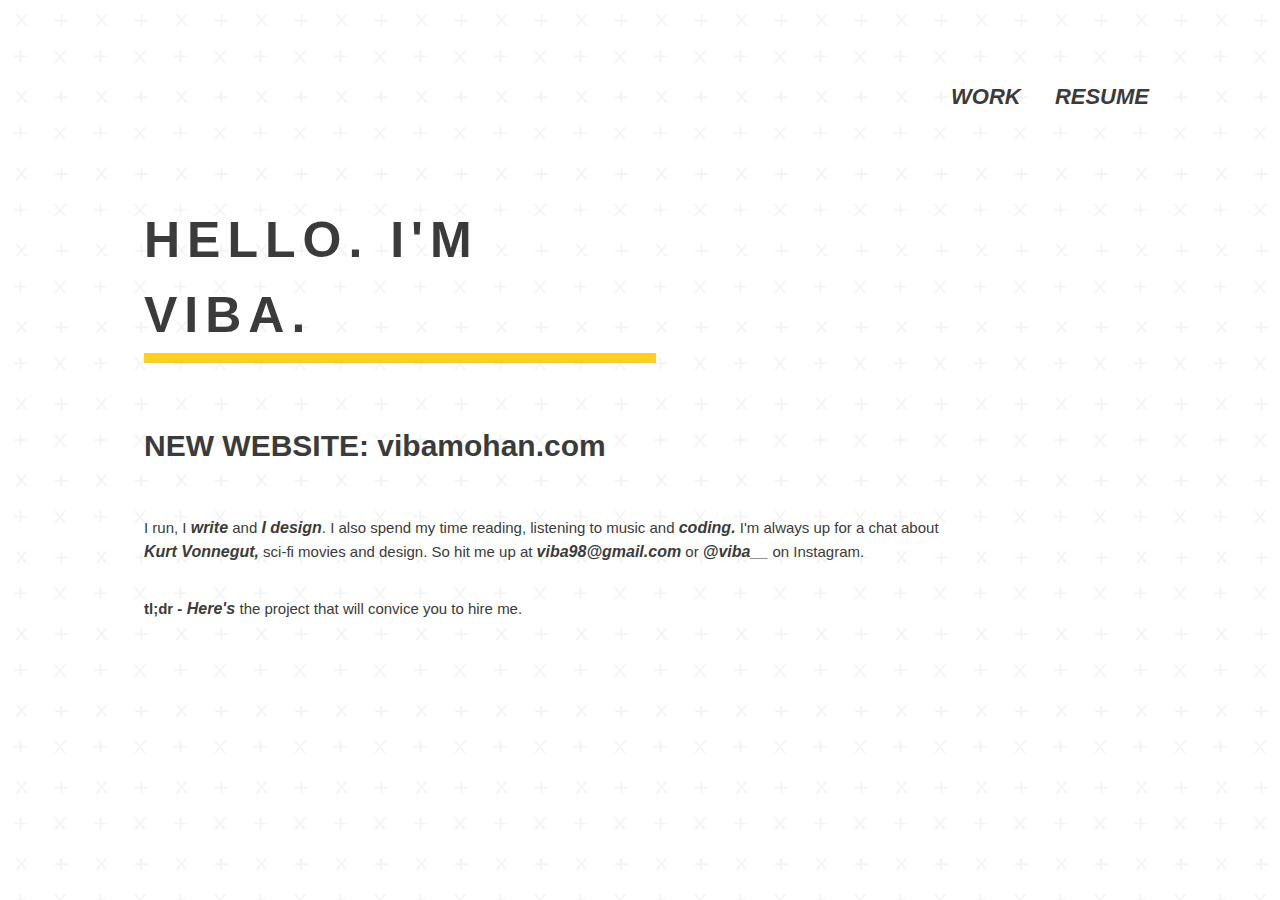
==== commit 94f4e0dc: "new website h2" ====
--- a/index.html
+++ b/index.html
@@ -21,7 +21,7 @@
     <div class="head">
       <h1> HELLO. I'M VIBA. </h1>
     </div>
-    <p> <b> NEW WEBSITE: <a href="https://www.vibamohan.com/"> vibamohan.com </a> </p> </b> <br>
+    <h2> <b> NEW WEBSITE: <a href="https://www.vibamohan.com/"> vibamohan.com </a> </h2> </b> <br>
     <p> I run, I <a href="https://medium.com/@viba" target="_blank">write</a> and <a href="https://www.behance.net/viba98" target="_blank">I design</a>. I also spend my time reading, listening to music and <a href="https://github.com/viba98" target="_blank">coding.</a>
 I'm always up for a chat about <a href="https://www.goodreads.com/user/show/47840949-viba" target="_blank">Kurt Vonnegut,</a> sci-fi movies and design. So hit me up at <a href="">viba98@gmail.com</a> or <a href="https://www.instagram.com/viba__/" target="_blank">@viba__</a> on Instagram.<p>
   <pre> </pre>
